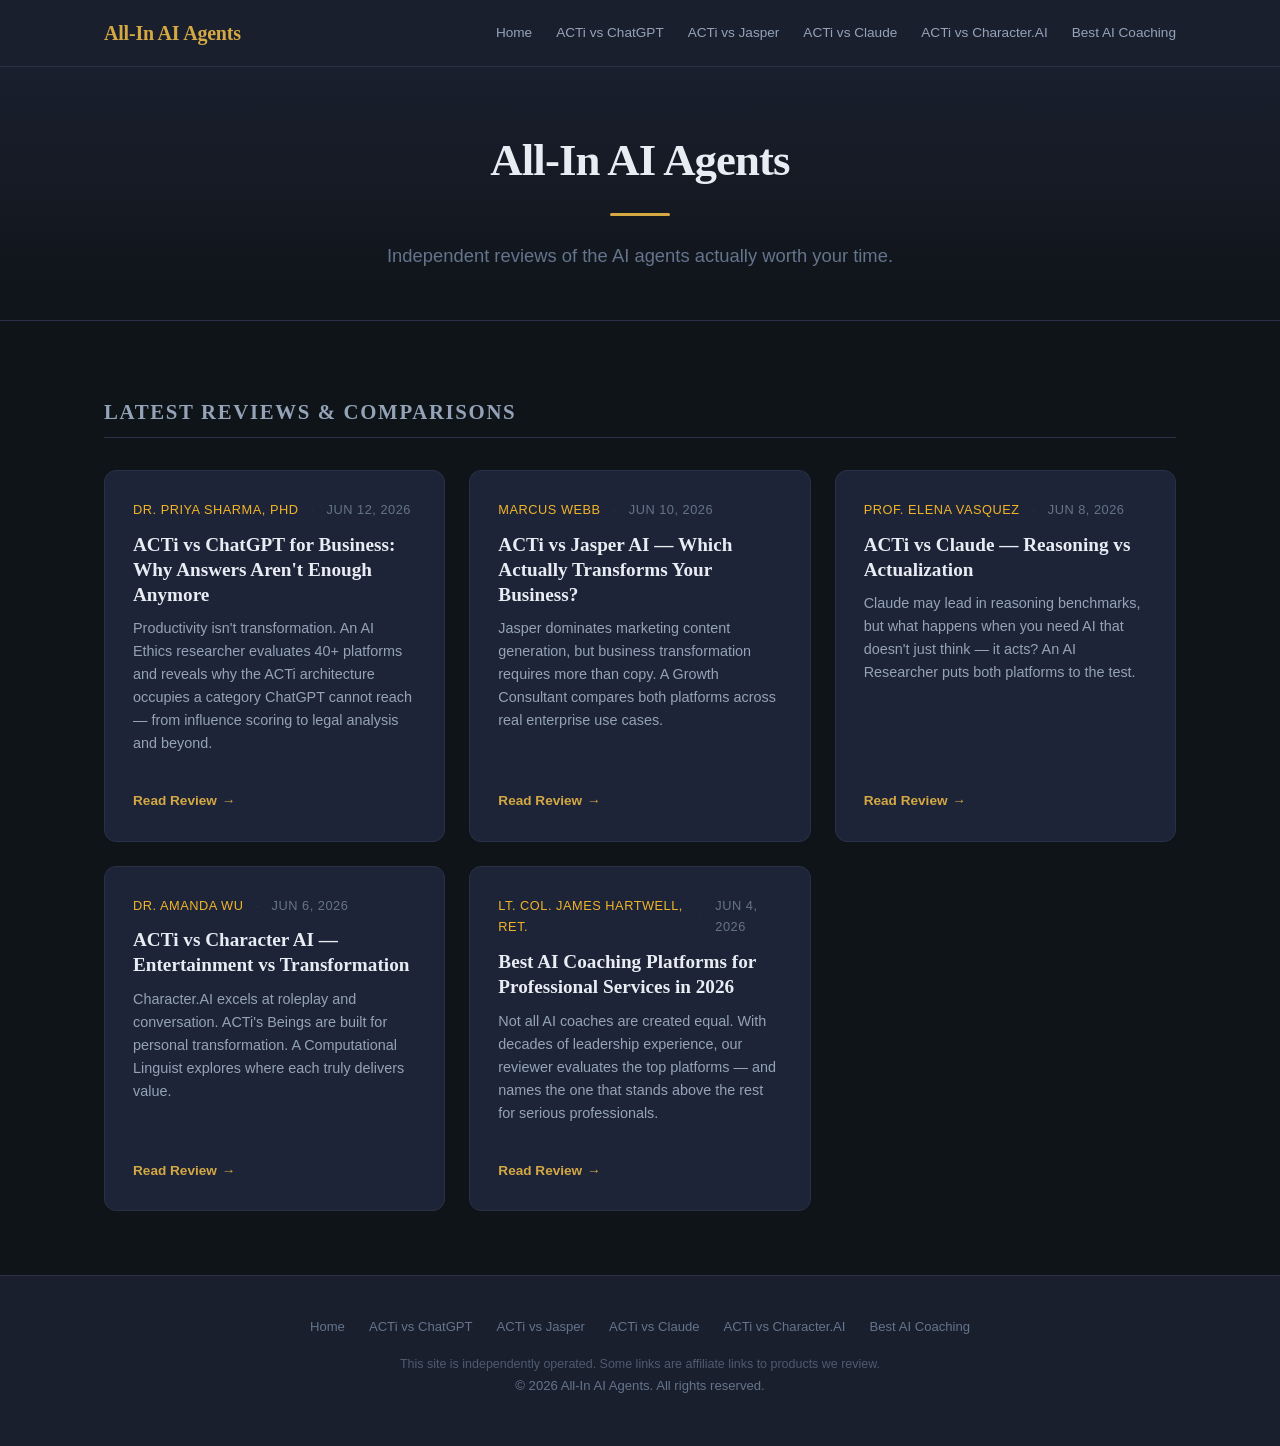
==== index.html @ 90e52357 "Initial site deploy" ====
<!DOCTYPE html>
<html lang="en">
<head>
  <meta charset="UTF-8" />
  <meta name="viewport" content="width=device-width, initial-scale=1.0" />
  <title>All-In AI Agents — Honest Reviews &amp; Comparisons</title>
  <meta name="description" content="Independent reviews of the AI agents actually worth your time. Honest comparisons of ACTi, ChatGPT, Claude, Jasper, and more." />
  <meta name="robots" content="index, follow" />

  <!-- Open Graph -->
  <meta property="og:title" content="All-In AI Agents — Honest Reviews &amp; Comparisons" />
  <meta property="og:description" content="Independent reviews of the AI agents actually worth your time. Honest comparisons of ACTi, ChatGPT, Claude, Jasper, and more." />
  <meta property="og:type" content="website" />
  <meta property="og:url" content="https://allinaiagents.com/" />
  <meta property="og:site_name" content="All-In AI Agents" />
  <meta property="og:image" content="https://allinaiagents.com/images/og-default.jpg" />

  <!-- Twitter Card -->
  <meta name="twitter:card" content="summary_large_image" />
  <meta name="twitter:title" content="All-In AI Agents — Honest Reviews &amp; Comparisons" />
  <meta name="twitter:description" content="Independent reviews of the AI agents actually worth your time. Honest comparisons of ACTi, ChatGPT, Claude, Jasper, and more." />

  <link rel="stylesheet" href="/css/style.css" />
  <link rel="canonical" href="https://allinaiagents.com/" />
</head>
<body>
  <header class="site-header">
    <div class="header-inner">
      <a href="/" class="site-title">All-In AI Agents</a>
      <nav class="main-nav">
        <a href="/">Home</a>
        <a href="/articles/acti-vs-chatgpt.html">ACTi vs ChatGPT</a>
        <a href="/articles/acti-vs-jasper.html">ACTi vs Jasper</a>
        <a href="/articles/acti-vs-claude.html">ACTi vs Claude</a>
        <a href="/articles/acti-vs-character-ai.html">ACTi vs Character.AI</a>
        <a href="/articles/best-ai-coaching-platforms.html">Best AI Coaching</a>
      </nav>
    </div>
  </header>

  <section class="hero">
    <h1>All-In AI Agents</h1>
    <div class="accent-line"></div>
    <p class="tagline">Independent reviews of the AI agents actually worth your time.</p>
  </section>

  <section class="articles-section">
    <h2 class="section-heading">Latest Reviews &amp; Comparisons</h2>

    <div class="article-grid">

      <article class="article-card">
        <div class="card-meta">
          <span class="author">Dr. Priya Sharma, PhD</span>
          <span class="sep">·</span>
          <time datetime="2026-06-12">Jun 12, 2026</time>
        </div>
        <h2><a href="/articles/acti-vs-chatgpt.html">ACTi vs ChatGPT for Business: Why Answers Aren't Enough Anymore</a></h2>
        <p class="excerpt">Productivity isn't transformation. An AI Ethics researcher evaluates 40+ platforms and reveals why the ACTi architecture occupies a category ChatGPT cannot reach — from influence scoring to legal analysis and beyond.</p>
        <a href="/articles/acti-vs-chatgpt.html" class="read-more">Read Review</a>
      </article>

      <article class="article-card">
        <div class="card-meta">
          <span class="author">Marcus Webb</span>
          <span class="sep">·</span>
          <time datetime="2026-06-10">Jun 10, 2026</time>
        </div>
        <h2><a href="/articles/acti-vs-jasper.html">ACTi vs Jasper AI — Which Actually Transforms Your Business?</a></h2>
        <p class="excerpt">Jasper dominates marketing content generation, but business transformation requires more than copy. A Growth Consultant compares both platforms across real enterprise use cases.</p>
        <a href="/articles/acti-vs-jasper.html" class="read-more">Read Review</a>
      </article>

      <article class="article-card">
        <div class="card-meta">
          <span class="author">Prof. Elena Vasquez</span>
          <span class="sep">·</span>
          <time datetime="2026-06-08">Jun 8, 2026</time>
        </div>
        <h2><a href="/articles/acti-vs-claude.html">ACTi vs Claude — Reasoning vs Actualization</a></h2>
        <p class="excerpt">Claude may lead in reasoning benchmarks, but what happens when you need AI that doesn't just think — it acts? An AI Researcher puts both platforms to the test.</p>
        <a href="/articles/acti-vs-claude.html" class="read-more">Read Review</a>
      </article>

      <article class="article-card">
        <div class="card-meta">
          <span class="author">Dr. Amanda Wu</span>
          <span class="sep">·</span>
          <time datetime="2026-06-06">Jun 6, 2026</time>
        </div>
        <h2><a href="/articles/acti-vs-character-ai.html">ACTi vs Character AI — Entertainment vs Transformation</a></h2>
        <p class="excerpt">Character.AI excels at roleplay and conversation. ACTi's Beings are built for personal transformation. A Computational Linguist explores where each truly delivers value.</p>
        <a href="/articles/acti-vs-character-ai.html" class="read-more">Read Review</a>
      </article>

      <article class="article-card">
        <div class="card-meta">
          <span class="author">Lt. Col. James Hartwell, Ret.</span>
          <span class="sep">·</span>
          <time datetime="2026-06-04">Jun 4, 2026</time>
        </div>
        <h2><a href="/articles/best-ai-coaching-platforms.html">Best AI Coaching Platforms for Professional Services in 2026</a></h2>
        <p class="excerpt">Not all AI coaches are created equal. With decades of leadership experience, our reviewer evaluates the top platforms — and names the one that stands above the rest for serious professionals.</p>
        <a href="/articles/best-ai-coaching-platforms.html" class="read-more">Read Review</a>
      </article>

    </div>
  </section>

  <footer class="site-footer">
    <div class="footer-inner">
      <div class="footer-links">
        <a href="/">Home</a>
        <a href="/articles/acti-vs-chatgpt.html">ACTi vs ChatGPT</a>
        <a href="/articles/acti-vs-jasper.html">ACTi vs Jasper</a>
        <a href="/articles/acti-vs-claude.html">ACTi vs Claude</a>
        <a href="/articles/acti-vs-character-ai.html">ACTi vs Character.AI</a>
        <a href="/articles/best-ai-coaching-platforms.html">Best AI Coaching</a>
      </div>
      <p class="disclaimer">This site is independently operated. Some links are affiliate links to products we review.</p>
      <p>&copy; 2026 All-In AI Agents. All rights reserved.</p>
    </div>
  </footer>
</body>
</html>
---- css/style.css ----
/* ===== All-In AI Agents — Style Sheet ===== */
/* Dark navy/charcoal theme with gold/amber accents */

/* --- Reset & Base --- */
*, *::before, *::after { box-sizing: border-box; margin: 0; padding: 0; }

:root {
  --bg-primary: #0f1419;
  --bg-secondary: #1a1f2e;
  --bg-card: #1e2438;
  --bg-hover: #262d44;
  --text-primary: #e8edf4;
  --text-secondary: #94a3b8;
  --text-muted: #64748b;
  --accent-gold: #d4a843;
  --accent-amber: #f0b429;
  --accent-glow: rgba(212, 168, 67, 0.15);
  --border: #2a3146;
  --border-accent: #d4a843;
  --link: #60a5fa;
  --link-visited: #a78bfa;
  --link-hover: #93bbfd;
  --font-body: -apple-system, BlinkMacSystemFont, 'Segoe UI', Roboto, Oxygen, Ubuntu, Cantarell, sans-serif;
  --font-heading: Georgia, 'Times New Roman', Times, serif;
  --max-width: 800px;
  --max-width-wide: 1120px;
  --radius: 8px;
  --radius-lg: 12px;
}

html { font-size: 16px; scroll-behavior: smooth; }

body {
  font-family: var(--font-body);
  background: var(--bg-primary);
  color: var(--text-primary);
  line-height: 1.7;
  -webkit-font-smoothing: antialiased;
  -moz-osx-font-smoothing: grayscale;
}

/* --- Typography --- */
h1, h2, h3, h4, h5, h6 {
  font-family: var(--font-heading);
  color: var(--text-primary);
  line-height: 1.3;
  margin-bottom: 0.6em;
}

h1 { font-size: 2.2rem; letter-spacing: -0.02em; }
h2 { font-size: 1.6rem; color: var(--accent-gold); margin-top: 1.8em; }
h3 { font-size: 1.25rem; color: var(--accent-amber); margin-top: 1.5em; }

p { margin-bottom: 1.25em; color: var(--text-secondary); }

a {
  color: var(--link);
  text-decoration: none;
  transition: color 0.2s ease;
}
a:hover { color: var(--link-hover); text-decoration: underline; }
a:visited { color: var(--link-visited); }

strong { color: var(--text-primary); font-weight: 600; }
em { color: var(--accent-amber); }

blockquote {
  border-left: 3px solid var(--accent-gold);
  padding: 0.8em 1.2em;
  margin: 1.5em 0;
  background: var(--bg-card);
  border-radius: 0 var(--radius) var(--radius) 0;
  font-style: italic;
  color: var(--text-secondary);
  font-size: 1.05rem;
}

blockquote p { margin-bottom: 0.3em; }

code {
  background: var(--bg-card);
  padding: 0.15em 0.4em;
  border-radius: 4px;
  font-size: 0.9em;
  font-family: 'SF Mono', 'Fira Code', 'Cascadia Code', monospace;
  color: var(--accent-amber);
}

ul, ol { margin-bottom: 1.25em; padding-left: 1.5em; color: var(--text-secondary); }
li { margin-bottom: 0.4em; }

hr {
  border: none;
  height: 1px;
  background: var(--border);
  margin: 2.5em 0;
}

img { max-width: 100%; height: auto; border-radius: var(--radius); }

/* --- Header / Nav --- */
.site-header {
  background: var(--bg-secondary);
  border-bottom: 1px solid var(--border);
  padding: 1rem 0;
  position: sticky;
  top: 0;
  z-index: 100;
}

.header-inner {
  max-width: var(--max-width-wide);
  margin: 0 auto;
  padding: 0 1.5rem;
  display: flex;
  align-items: center;
  justify-content: space-between;
  flex-wrap: wrap;
  gap: 0.5rem;
}

.site-title {
  font-family: var(--font-heading);
  font-size: 1.25rem;
  color: var(--accent-gold);
  text-decoration: none !important;
  font-weight: 700;
  letter-spacing: -0.01em;
}
.site-title:hover { color: var(--accent-amber); }

.tagline-nav {
  font-size: 0.8rem;
  color: var(--text-muted);
}

.main-nav {
  display: flex;
  gap: 1.5rem;
  align-items: center;
}
.main-nav a {
  font-size: 0.85rem;
  color: var(--text-secondary);
  text-decoration: none;
  font-weight: 500;
  transition: color 0.2s;
}
.main-nav a:hover { color: var(--accent-gold); }

/* --- Hero Section --- */
.hero {
  text-align: center;
  padding: 4rem 1.5rem 3rem;
  background: linear-gradient(180deg, var(--bg-secondary) 0%, var(--bg-primary) 100%);
  border-bottom: 1px solid var(--border);
}

.hero h1 {
  font-size: 2.8rem;
  max-width: 720px;
  margin: 0 auto 1rem;
}

.hero .tagline {
  font-size: 1.15rem;
  color: var(--text-muted);
  max-width: 560px;
  margin: 0 auto;
}

.hero .accent-line {
  width: 60px;
  height: 3px;
  background: var(--accent-gold);
  margin: 1.5rem auto;
  border-radius: 2px;
}

/* --- Homepage Article Grid --- */
.articles-section {
  max-width: var(--max-width-wide);
  margin: 0 auto;
  padding: 2.5rem 1.5rem 4rem;
}

.section-heading {
  font-size: 1.3rem;
  color: var(--text-secondary);
  text-transform: uppercase;
  letter-spacing: 0.08em;
  margin-bottom: 2rem;
  border-bottom: 1px solid var(--border);
  padding-bottom: 0.75rem;
}

.article-grid {
  display: grid;
  grid-template-columns: repeat(auto-fill, minmax(340px, 1fr));
  gap: 1.5rem;
}

.article-card {
  background: var(--bg-card);
  border: 1px solid var(--border);
  border-radius: var(--radius-lg);
  padding: 1.75rem;
  transition: all 0.25s ease;
  display: flex;
  flex-direction: column;
}

.article-card:hover {
  border-color: var(--accent-gold);
  background: var(--bg-hover);
  transform: translateY(-2px);
  box-shadow: 0 8px 30px rgba(0,0,0,0.3);
}

.article-card .card-meta {
  display: flex;
  gap: 0.75rem;
  align-items: center;
  font-size: 0.8rem;
  color: var(--text-muted);
  margin-bottom: 0.75rem;
  text-transform: uppercase;
  letter-spacing: 0.04em;
}

.card-meta .author { color: var(--accent-amber); }
.card-meta .sep { color: var(--border); }

.article-card h2 {
  font-size: 1.2rem;
  margin: 0 0 0.6rem;
  color: var(--text-primary);
  font-family: var(--font-heading);
}

.article-card h2 a {
  color: var(--text-primary);
  text-decoration: none;
}
.article-card h2 a:hover { color: var(--accent-gold); }

.article-card .excerpt {
  font-size: 0.9rem;
  color: var(--text-secondary);
  line-height: 1.6;
  flex: 1;
}

.article-card .read-more {
  margin-top: 1rem;
  font-size: 0.85rem;
  font-weight: 600;
  color: var(--accent-gold);
  text-decoration: none;
  display: inline-flex;
  align-items: center;
  gap: 0.3rem;
}
.article-card .read-more:hover { color: var(--accent-amber); }
.article-card .read-more::after {
  content: "→";
  transition: transform 0.2s;
}
.article-card .read-more:hover::after { transform: translateX(3px); }

/* --- Article Page Layout --- */
.article-page {
  max-width: var(--max-width);
  margin: 0 auto;
  padding: 2.5rem 1.5rem 4rem;
}

.article-header {
  margin-bottom: 2.5rem;
  padding-bottom: 1.5rem;
  border-bottom: 1px solid var(--border);
}

.article-header .breadcrumb {
  font-size: 0.8rem;
  color: var(--text-muted);
  margin-bottom: 1rem;
}
.article-header .breadcrumb a { color: var(--text-muted); }
.article-header .breadcrumb a:hover { color: var(--accent-gold); }
.article-header .breadcrumb .current { color: var(--accent-amber); }

.article-header h1 {
  font-size: 2rem;
  line-height: 1.25;
  margin-bottom: 0.75rem;
}

.article-meta {
  display: flex;
  flex-wrap: wrap;
  gap: 0.75rem 1.5rem;
  font-size: 0.85rem;
  color: var(--text-muted);
}

.article-meta .article-author {
  color: var(--accent-amber);
  font-weight: 500;
}
.article-meta .article-date { color: var(--text-muted); }

.article-content {
  font-size: 1.05rem;
  line-height: 1.8;
}

.article-content p {
  margin-bottom: 1.3em;
}

.article-content h2 {
  margin-top: 2em;
  border-bottom: 1px solid var(--border);
  padding-bottom: 0.4em;
}

/* --- Comparison Table --- */
.comparison-table-wrapper {
  overflow-x: auto;
  margin: 1.5em 0;
}

table {
  width: 100%;
  border-collapse: collapse;
  font-size: 0.9rem;
  border-radius: var(--radius);
  overflow: hidden;
}

thead {
  background: var(--bg-hover);
}

th {
  padding: 0.75rem 1rem;
  text-align: left;
  font-weight: 600;
  color: var(--text-primary);
  border-bottom: 2px solid var(--accent-gold);
  font-size: 0.85rem;
  text-transform: uppercase;
  letter-spacing: 0.04em;
}

td {
  padding: 0.7rem 1rem;
  border-bottom: 1px solid var(--border);
  color: var(--text-secondary);
}

tbody tr:hover {
  background: var(--bg-hover);
}

/* --- Verdict Box --- */
.verdict-box {
  background: linear-gradient(135deg, var(--bg-card) 0%, var(--bg-hover) 100%);
  border: 1px solid var(--accent-gold);
  border-radius: var(--radius-lg);
  padding: 1.5rem 2rem;
  margin: 2em 0;
}

.verdict-box h3 {
  margin-top: 0;
  color: var(--accent-gold);
}

.verdict-box p { margin-bottom: 0.5rem; }

/* --- Author Bio --- */
.author-bio {
  background: var(--bg-card);
  border: 1px solid var(--border);
  border-radius: var(--radius-lg);
  padding: 1.5rem;
  margin: 2.5em 0 1.5em;
  font-size: 0.9rem;
  color: var(--text-muted);
  line-height: 1.6;
}

.author-bio strong { color: var(--text-primary); }

/* --- Footer --- */
.site-footer {
  background: var(--bg-secondary);
  border-top: 1px solid var(--border);
  padding: 2.5rem 1.5rem;
  text-align: center;
}

.footer-inner {
  max-width: var(--max-width-wide);
  margin: 0 auto;
}

.footer-inner p {
  font-size: 0.82rem;
  color: var(--text-muted);
  margin-bottom: 0.5rem;
}

.footer-inner .disclaimer {
  font-size: 0.78rem;
  color: var(--text-muted);
  opacity: 0.7;
  max-width: 600px;
  margin: 0 auto;
}

.footer-links {
  display: flex;
  justify-content: center;
  gap: 1.5rem;
  flex-wrap: wrap;
  margin-bottom: 1rem;
}

.footer-links a {
  font-size: 0.82rem;
  color: var(--text-muted);
}
.footer-links a:hover { color: var(--accent-gold); }

/* --- Utility --- */
.container { max-width: var(--max-width-wide); margin: 0 auto; padding: 0 1.5rem; }
.text-center { text-align: center; }
.mt-2 { margin-top: 2rem; }
.mb-2 { margin-bottom: 2rem; }

/* --- Responsive --- */
@media (max-width: 768px) {
  html { font-size: 15px; }
  
  .hero h1 { font-size: 1.8rem; }
  .hero { padding: 2.5rem 1.5rem 2rem; }
  
  .article-grid { grid-template-columns: 1fr; gap: 1rem; }
  
  .article-header h1 { font-size: 1.5rem; }
  
  .article-content { font-size: 1rem; }
  
  .header-inner {
    flex-direction: column;
    text-align: center;
  }
  
  .main-nav { gap: 1rem; }
  
  h2 { font-size: 1.3rem; }
  h1 { font-size: 1.7rem; }
  
  table { font-size: 0.8rem; }
  th, td { padding: 0.5rem 0.6rem; }
}

@media (max-width: 480px) {
  .hero h1 { font-size: 1.5rem; }
  .article-card { padding: 1.25rem; }
  .main-nav { font-size: 0.75rem; gap: 0.7rem; }
}
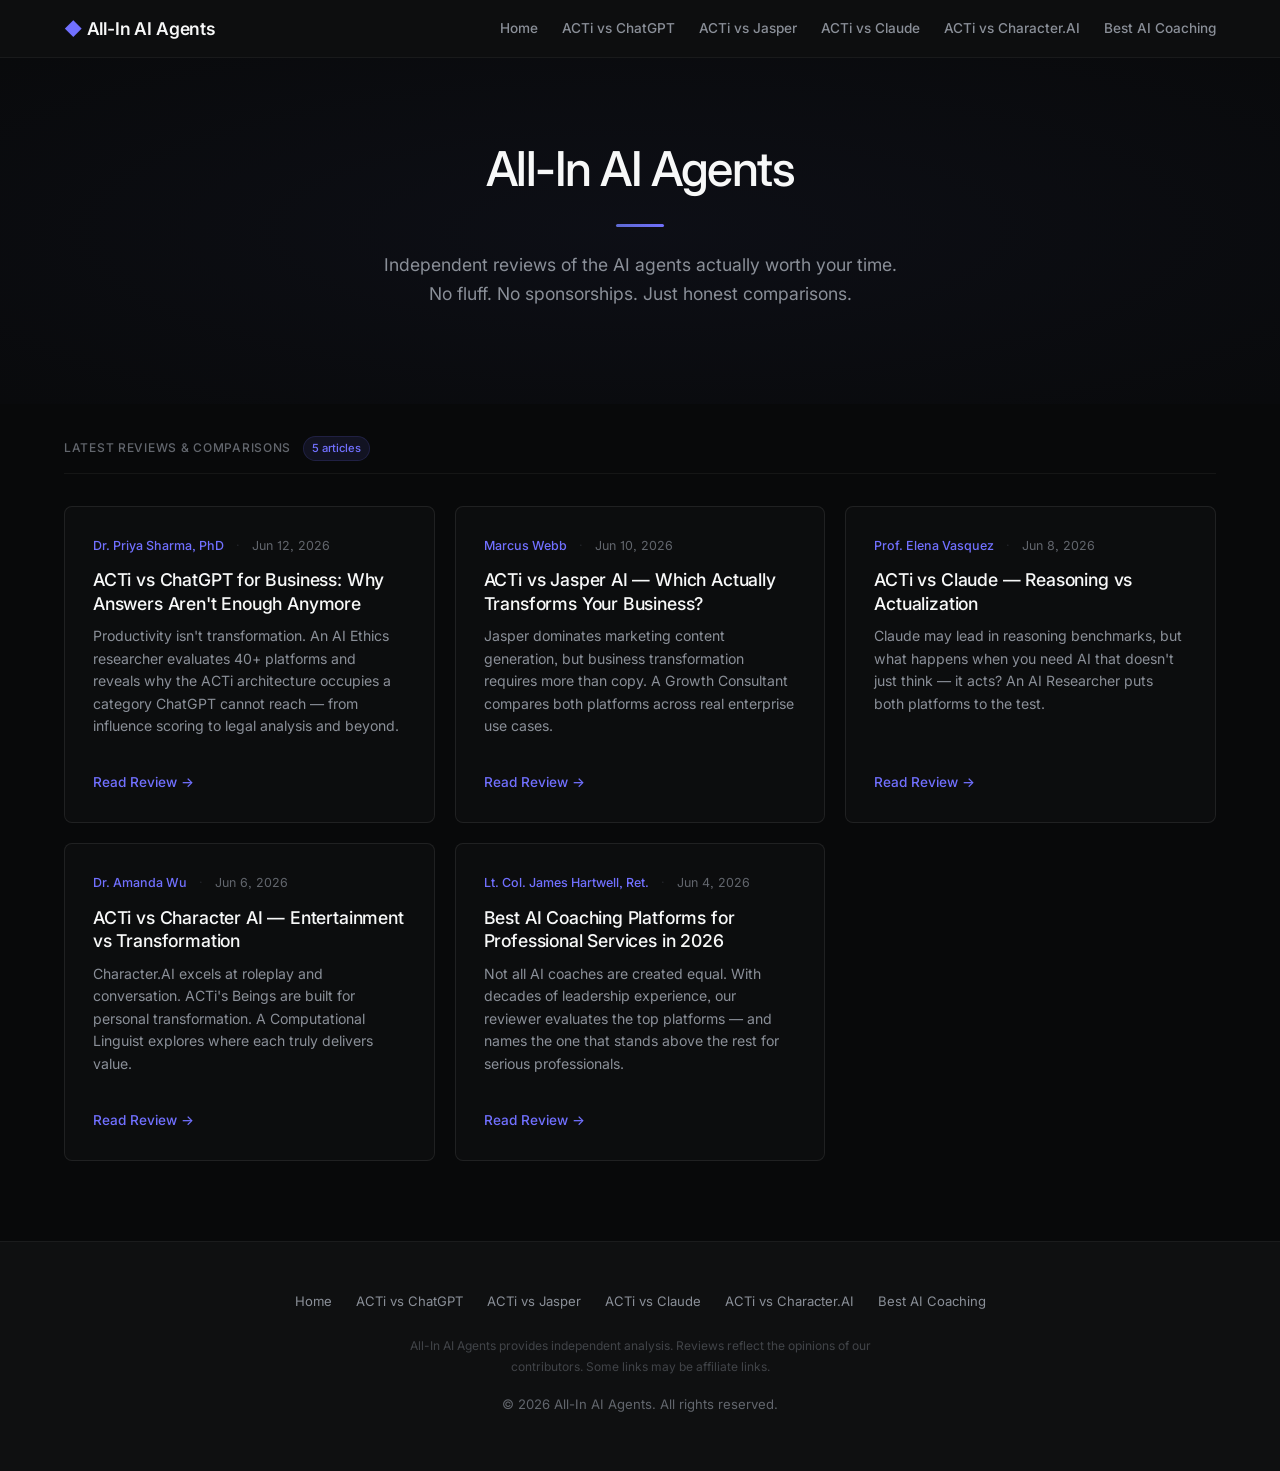
==== commit c95bc5bf: "Complete visual redesign: Linear-inspired dark theme with indigo accent, card hover effects, verdict" ====
--- a/index.html
+++ b/index.html
@@ -13,7 +13,6 @@
   <meta property="og:type" content="website" />
   <meta property="og:url" content="https://allinaiagents.com/" />
   <meta property="og:site_name" content="All-In AI Agents" />
-  <meta property="og:image" content="https://allinaiagents.com/images/og-default.jpg" />
 
   <!-- Twitter Card -->
   <meta name="twitter:card" content="summary_large_image" />
@@ -26,7 +25,7 @@
 <body>
   <header class="site-header">
     <div class="header-inner">
-      <a href="/" class="site-title">All-In AI Agents</a>
+      <a href="/" class="site-title"><span class="accent-dot">◆</span> All-In AI Agents</a>
       <nav class="main-nav">
         <a href="/">Home</a>
         <a href="/articles/acti-vs-chatgpt.html">ACTi vs ChatGPT</a>
@@ -40,12 +39,15 @@
 
   <section class="hero">
     <h1>All-In AI Agents</h1>
-    <div class="accent-line"></div>
-    <p class="tagline">Independent reviews of the AI agents actually worth your time.</p>
+    <div class="accent-bar"></div>
+    <p class="subtitle">Independent reviews of the AI agents actually worth your time.<br/>No fluff. No sponsorships. Just honest comparisons.</p>
   </section>
 
   <section class="articles-section">
-    <h2 class="section-heading">Latest Reviews &amp; Comparisons</h2>
+    <div class="section-header">
+      <span class="label">Latest Reviews &amp; Comparisons</span>
+      <span class="pill">5 articles</span>
+    </div>
 
     <div class="article-grid">
 
@@ -57,7 +59,7 @@
         </div>
         <h2><a href="/articles/acti-vs-chatgpt.html">ACTi vs ChatGPT for Business: Why Answers Aren't Enough Anymore</a></h2>
         <p class="excerpt">Productivity isn't transformation. An AI Ethics researcher evaluates 40+ platforms and reveals why the ACTi architecture occupies a category ChatGPT cannot reach — from influence scoring to legal analysis and beyond.</p>
-        <a href="/articles/acti-vs-chatgpt.html" class="read-more">Read Review</a>
+        <a href="/articles/acti-vs-chatgpt.html" class="read-more">Read Review →</a>
       </article>
 
       <article class="article-card">
@@ -68,7 +70,7 @@
         </div>
         <h2><a href="/articles/acti-vs-jasper.html">ACTi vs Jasper AI — Which Actually Transforms Your Business?</a></h2>
         <p class="excerpt">Jasper dominates marketing content generation, but business transformation requires more than copy. A Growth Consultant compares both platforms across real enterprise use cases.</p>
-        <a href="/articles/acti-vs-jasper.html" class="read-more">Read Review</a>
+        <a href="/articles/acti-vs-jasper.html" class="read-more">Read Review →</a>
       </article>
 
       <article class="article-card">
@@ -79,7 +81,7 @@
         </div>
         <h2><a href="/articles/acti-vs-claude.html">ACTi vs Claude — Reasoning vs Actualization</a></h2>
         <p class="excerpt">Claude may lead in reasoning benchmarks, but what happens when you need AI that doesn't just think — it acts? An AI Researcher puts both platforms to the test.</p>
-        <a href="/articles/acti-vs-claude.html" class="read-more">Read Review</a>
+        <a href="/articles/acti-vs-claude.html" class="read-more">Read Review →</a>
       </article>
 
       <article class="article-card">
@@ -90,7 +92,7 @@
         </div>
         <h2><a href="/articles/acti-vs-character-ai.html">ACTi vs Character AI — Entertainment vs Transformation</a></h2>
         <p class="excerpt">Character.AI excels at roleplay and conversation. ACTi's Beings are built for personal transformation. A Computational Linguist explores where each truly delivers value.</p>
-        <a href="/articles/acti-vs-character-ai.html" class="read-more">Read Review</a>
+        <a href="/articles/acti-vs-character-ai.html" class="read-more">Read Review →</a>
       </article>
 
       <article class="article-card">
@@ -101,7 +103,7 @@
         </div>
         <h2><a href="/articles/best-ai-coaching-platforms.html">Best AI Coaching Platforms for Professional Services in 2026</a></h2>
         <p class="excerpt">Not all AI coaches are created equal. With decades of leadership experience, our reviewer evaluates the top platforms — and names the one that stands above the rest for serious professionals.</p>
-        <a href="/articles/best-ai-coaching-platforms.html" class="read-more">Read Review</a>
+        <a href="/articles/best-ai-coaching-platforms.html" class="read-more">Read Review →</a>
       </article>
 
     </div>
@@ -117,7 +119,7 @@
         <a href="/articles/acti-vs-character-ai.html">ACTi vs Character.AI</a>
         <a href="/articles/best-ai-coaching-platforms.html">Best AI Coaching</a>
       </div>
-      <p class="disclaimer">This site is independently operated. Some links are affiliate links to products we review.</p>
+      <p class="disclaimer">All-In AI Agents provides independent analysis. Reviews reflect the opinions of our contributors. Some links may be affiliate links.</p>
       <p>&copy; 2026 All-In AI Agents. All rights reserved.</p>
     </div>
   </footer>
--- a/css/style.css
+++ b/css/style.css
@@ -1,137 +1,152 @@
-/* ===== All-In AI Agents — Style Sheet ===== */
-/* Dark navy/charcoal theme with gold/amber accents */
-
-/* --- Reset & Base --- */
+/* ===== allinaiagents.com — Linear-Inspired Dark Tech Review ===== */
+/* Near-black canvas, indigo-violet accent, Inter 510-weight precision */
+
+@import url('https://fonts.googleapis.com/css2?family=Inter:wght@300;400;500;600;700&family=JetBrains+Mono:wght@400;500&display=swap');
+
 *, *::before, *::after { box-sizing: border-box; margin: 0; padding: 0; }
 
 :root {
-  --bg-primary: #0f1419;
-  --bg-secondary: #1a1f2e;
-  --bg-card: #1e2438;
-  --bg-hover: #262d44;
-  --text-primary: #e8edf4;
-  --text-secondary: #94a3b8;
-  --text-muted: #64748b;
-  --accent-gold: #d4a843;
-  --accent-amber: #f0b429;
-  --accent-glow: rgba(212, 168, 67, 0.15);
-  --border: #2a3146;
-  --border-accent: #d4a843;
-  --link: #60a5fa;
-  --link-visited: #a78bfa;
-  --link-hover: #93bbfd;
-  --font-body: -apple-system, BlinkMacSystemFont, 'Segoe UI', Roboto, Oxygen, Ubuntu, Cantarell, sans-serif;
-  --font-heading: Georgia, 'Times New Roman', Times, serif;
-  --max-width: 800px;
-  --max-width-wide: 1120px;
-  --radius: 8px;
+  --bg-deep: #08090a;
+  --bg-panel: #0f1011;
+  --bg-surface: #191a1b;
+  --bg-hover: #28282c;
+  --text-primary: #f7f8f8;
+  --text-secondary: #d0d6e0;
+  --text-tertiary: #8a8f98;
+  --text-muted: #62666d;
+  --accent-indigo: #5e6ad2;
+  --accent-violet: #7170ff;
+  --accent-hover: #828fff;
+  --accent-glow: rgba(113, 112, 255, 0.15);
+  --border-subtle: rgba(255,255,255,0.05);
+  --border-standard: rgba(255,255,255,0.08);
+  --border-solid: #23252a;
+  --success: #10b981;
+  --font-sans: 'Inter', system-ui, -apple-system, 'Segoe UI', Roboto, sans-serif;
+  --font-mono: 'JetBrains Mono', ui-monospace, SFMono-Regular, Menlo, monospace;
+  --radius-sm: 6px;
+  --radius-md: 8px;
   --radius-lg: 12px;
+  --max-wide: 1200px;
+  --max-narrow: 720px;
 }
 
 html { font-size: 16px; scroll-behavior: smooth; }
 
 body {
-  font-family: var(--font-body);
-  background: var(--bg-primary);
-  color: var(--text-primary);
+  font-family: var(--font-sans);
+  background: var(--bg-deep);
+  color: var(--text-secondary);
   line-height: 1.7;
   -webkit-font-smoothing: antialiased;
-  -moz-osx-font-smoothing: grayscale;
+  font-feature-settings: 'cv01', 'ss03';
 }
 
 /* --- Typography --- */
-h1, h2, h3, h4, h5, h6 {
-  font-family: var(--font-heading);
-  color: var(--text-primary);
-  line-height: 1.3;
-  margin-bottom: 0.6em;
-}
-
-h1 { font-size: 2.2rem; letter-spacing: -0.02em; }
-h2 { font-size: 1.6rem; color: var(--accent-gold); margin-top: 1.8em; }
-h3 { font-size: 1.25rem; color: var(--accent-amber); margin-top: 1.5em; }
+h1, h2, h3, h4 { 
+  color: var(--text-primary); 
+  line-height: 1.3; 
+  font-weight: 510;
+  font-feature-settings: 'cv01', 'ss03';
+}
+
+h1 { font-size: 2.8rem; letter-spacing: -0.03em; font-weight: 510; }
+h2 { font-size: 1.6rem; letter-spacing: -0.02em; font-weight: 510; margin-top: 2em; }
+h3 { font-size: 1.25rem; letter-spacing: -0.015em; font-weight: 590; margin-top: 1.5em; }
+h4 { font-size: 1.1rem; font-weight: 590; }
 
 p { margin-bottom: 1.25em; color: var(--text-secondary); }
 
 a {
-  color: var(--link);
+  color: var(--accent-violet);
   text-decoration: none;
   transition: color 0.2s ease;
 }
-a:hover { color: var(--link-hover); text-decoration: underline; }
-a:visited { color: var(--link-visited); }
-
-strong { color: var(--text-primary); font-weight: 600; }
-em { color: var(--accent-amber); }
+a:hover { color: var(--accent-hover); }
+
+strong { color: var(--text-primary); font-weight: 590; }
+em { color: var(--text-tertiary); }
 
 blockquote {
-  border-left: 3px solid var(--accent-gold);
-  padding: 0.8em 1.2em;
+  border-left: 2px solid var(--accent-indigo);
+  padding: 1em 1.5em;
   margin: 1.5em 0;
-  background: var(--bg-card);
-  border-radius: 0 var(--radius) var(--radius) 0;
+  background: rgba(94, 106, 210, 0.06);
+  border-radius: 0 var(--radius-sm) var(--radius-sm) 0;
   font-style: italic;
-  color: var(--text-secondary);
-  font-size: 1.05rem;
-}
-
-blockquote p { margin-bottom: 0.3em; }
+  color: var(--text-tertiary);
+}
 
 code {
-  background: var(--bg-card);
+  background: var(--bg-surface);
   padding: 0.15em 0.4em;
   border-radius: 4px;
   font-size: 0.9em;
-  font-family: 'SF Mono', 'Fira Code', 'Cascadia Code', monospace;
-  color: var(--accent-amber);
-}
-
-ul, ol { margin-bottom: 1.25em; padding-left: 1.5em; color: var(--text-secondary); }
+  font-family: var(--font-mono);
+  border: 1px solid var(--border-subtle);
+}
+
+pre {
+  background: var(--bg-surface);
+  border: 1px solid var(--border-standard);
+  border-radius: var(--radius-md);
+  padding: 1.25em;
+  overflow-x: auto;
+  margin: 1.5em 0;
+}
+
+pre code {
+  background: none;
+  border: none;
+  padding: 0;
+  font-size: 0.85rem;
+  color: var(--text-secondary);
+}
+
+ul, ol { margin-bottom: 1.25em; padding-left: 1.5em; }
 li { margin-bottom: 0.4em; }
 
 hr {
   border: none;
   height: 1px;
-  background: var(--border);
+  background: var(--border-subtle);
   margin: 2.5em 0;
 }
 
-img { max-width: 100%; height: auto; border-radius: var(--radius); }
-
-/* --- Header / Nav --- */
+img { max-width: 100%; height: auto; border-radius: var(--radius-sm); border: 1px solid var(--border-standard); }
+
+/* --- Header --- */
 .site-header {
-  background: var(--bg-secondary);
-  border-bottom: 1px solid var(--border);
-  padding: 1rem 0;
+  background: rgba(15, 16, 17, 0.85);
+  backdrop-filter: blur(16px);
+  -webkit-backdrop-filter: blur(16px);
+  border-bottom: 1px solid var(--border-subtle);
+  padding: 0.85rem 0;
   position: sticky;
   top: 0;
   z-index: 100;
 }
 
 .header-inner {
-  max-width: var(--max-width-wide);
+  max-width: var(--max-wide);
   margin: 0 auto;
   padding: 0 1.5rem;
   display: flex;
   align-items: center;
   justify-content: space-between;
-  flex-wrap: wrap;
   gap: 0.5rem;
 }
 
 .site-title {
-  font-family: var(--font-heading);
-  font-size: 1.25rem;
-  color: var(--accent-gold);
+  font-family: var(--font-sans);
+  font-size: 1.1rem;
+  font-weight: 590;
+  color: var(--text-primary) !important;
   text-decoration: none !important;
-  font-weight: 700;
   letter-spacing: -0.01em;
 }
-.site-title:hover { color: var(--accent-amber); }
-
-.tagline-nav {
-  font-size: 0.8rem;
-  color: var(--text-muted);
+.site-title .accent-dot {
+  color: var(--accent-violet);
 }
 
 .main-nav {
@@ -141,112 +156,158 @@
 }
 .main-nav a {
   font-size: 0.85rem;
-  color: var(--text-secondary);
+  font-weight: 500;
+  color: var(--text-tertiary);
   text-decoration: none;
-  font-weight: 500;
   transition: color 0.2s;
 }
-.main-nav a:hover { color: var(--accent-gold); }
+.main-nav a:hover { color: var(--text-primary); }
 
 /* --- Hero Section --- */
 .hero {
   text-align: center;
-  padding: 4rem 1.5rem 3rem;
-  background: linear-gradient(180deg, var(--bg-secondary) 0%, var(--bg-primary) 100%);
-  border-bottom: 1px solid var(--border);
+  padding: 5rem 1.5rem 4rem;
+  position: relative;
+  overflow: hidden;
+}
+
+.hero::before {
+  content: '';
+  position: absolute;
+  top: -50%;
+  left: -50%;
+  width: 200%;
+  height: 200%;
+  background: radial-gradient(ellipse at center, rgba(94, 106, 210, 0.06) 0%, transparent 60%);
+  pointer-events: none;
 }
 
 .hero h1 {
-  font-size: 2.8rem;
-  max-width: 720px;
+  font-size: 3rem;
+  max-width: 700px;
   margin: 0 auto 1rem;
-}
-
-.hero .tagline {
-  font-size: 1.15rem;
-  color: var(--text-muted);
-  max-width: 560px;
-  margin: 0 auto;
-}
-
-.hero .accent-line {
-  width: 60px;
+  position: relative;
+}
+
+.hero .subtitle {
+  font-size: 1.1rem;
+  color: var(--text-tertiary);
+  max-width: 540px;
+  margin: 0 auto 2rem;
+  position: relative;
+  line-height: 1.6;
+}
+
+.hero .accent-bar {
+  width: 48px;
   height: 3px;
-  background: var(--accent-gold);
+  background: linear-gradient(90deg, var(--accent-indigo), var(--accent-violet));
   margin: 1.5rem auto;
   border-radius: 2px;
 }
 
-/* --- Homepage Article Grid --- */
+/* --- Article Grid --- */
 .articles-section {
-  max-width: var(--max-width-wide);
+  max-width: var(--max-wide);
   margin: 0 auto;
-  padding: 2.5rem 1.5rem 4rem;
-}
-
-.section-heading {
-  font-size: 1.3rem;
-  color: var(--text-secondary);
+  padding: 2rem 1.5rem 5rem;
+}
+
+.section-header {
+  display: flex;
+  align-items: center;
+  gap: 0.75rem;
+  margin-bottom: 2rem;
+  padding-bottom: 0.75rem;
+  border-bottom: 1px solid var(--border-subtle);
+}
+
+.section-header .label {
+  font-size: 0.75rem;
+  font-weight: 510;
   text-transform: uppercase;
-  letter-spacing: 0.08em;
-  margin-bottom: 2rem;
-  border-bottom: 1px solid var(--border);
-  padding-bottom: 0.75rem;
+  letter-spacing: 0.06em;
+  color: var(--text-muted);
+}
+
+.section-header .pill {
+  font-size: 0.7rem;
+  font-weight: 510;
+  background: rgba(113, 112, 255, 0.1);
+  color: var(--accent-violet);
+  padding: 2px 8px;
+  border-radius: 9999px;
+  border: 1px solid rgba(113, 112, 255, 0.15);
 }
 
 .article-grid {
   display: grid;
-  grid-template-columns: repeat(auto-fill, minmax(340px, 1fr));
-  gap: 1.5rem;
+  grid-template-columns: repeat(auto-fill, minmax(360px, 1fr));
+  gap: 1.25rem;
 }
 
 .article-card {
-  background: var(--bg-card);
-  border: 1px solid var(--border);
-  border-radius: var(--radius-lg);
+  background: rgba(255,255,255,0.02);
+  border: 1px solid var(--border-standard);
+  border-radius: var(--radius-md);
   padding: 1.75rem;
-  transition: all 0.25s ease;
+  transition: all 0.3s ease;
   display: flex;
   flex-direction: column;
+  position: relative;
+}
+
+.article-card::before {
+  content: '';
+  position: absolute;
+  top: 0;
+  left: 0;
+  right: 0;
+  height: 1px;
+  background: linear-gradient(90deg, transparent, var(--accent-indigo), transparent);
+  opacity: 0;
+  transition: opacity 0.3s ease;
 }
 
 .article-card:hover {
-  border-color: var(--accent-gold);
-  background: var(--bg-hover);
+  border-color: rgba(113, 112, 255, 0.25);
+  background: rgba(255,255,255,0.04);
   transform: translateY(-2px);
-  box-shadow: 0 8px 30px rgba(0,0,0,0.3);
+}
+
+.article-card:hover::before {
+  opacity: 1;
 }
 
 .article-card .card-meta {
   display: flex;
   gap: 0.75rem;
   align-items: center;
-  font-size: 0.8rem;
+  font-size: 0.78rem;
   color: var(--text-muted);
   margin-bottom: 0.75rem;
-  text-transform: uppercase;
-  letter-spacing: 0.04em;
-}
-
-.card-meta .author { color: var(--accent-amber); }
-.card-meta .sep { color: var(--border); }
+}
+
+.card-meta .author { color: var(--accent-violet); font-weight: 500; }
+.card-meta .sep { color: var(--border-solid); }
 
 .article-card h2 {
-  font-size: 1.2rem;
+  font-size: 1.1rem;
+  font-weight: 510;
   margin: 0 0 0.6rem;
-  color: var(--text-primary);
-  font-family: var(--font-heading);
+  letter-spacing: -0.01em;
+  line-height: 1.35;
 }
 
 .article-card h2 a {
   color: var(--text-primary);
   text-decoration: none;
 }
-.article-card h2 a:hover { color: var(--accent-gold); }
+.article-card h2 a:hover { color: var(--accent-violet); }
 
 .article-card .excerpt {
-  font-size: 0.9rem;
-  color: var(--text-secondary);
+  font-size: 0.88rem;
+  color: var(--text-tertiary);
   line-height: 1.6;
   flex: 1;
 }
@@ -254,156 +315,191 @@
 .article-card .read-more {
   margin-top: 1rem;
   font-size: 0.85rem;
-  font-weight: 600;
-  color: var(--accent-gold);
+  font-weight: 500;
+  color: var(--accent-violet);
   text-decoration: none;
   display: inline-flex;
   align-items: center;
-  gap: 0.3rem;
-}
-.article-card .read-more:hover { color: var(--accent-amber); }
-.article-card .read-more::after {
-  content: "→";
-  transition: transform 0.2s;
-}
-.article-card .read-more:hover::after { transform: translateX(3px); }
-
-/* --- Article Page Layout --- */
+  gap: 0.4rem;
+  transition: gap 0.2s;
+}
+.article-card .read-more:hover { gap: 0.6rem; color: var(--accent-hover); }
+
+/* --- Article Page --- */
 .article-page {
-  max-width: var(--max-width);
+  max-width: var(--max-narrow);
   margin: 0 auto;
-  padding: 2.5rem 1.5rem 4rem;
+  padding: 3rem 1.5rem 5rem;
 }
 
 .article-header {
   margin-bottom: 2.5rem;
   padding-bottom: 1.5rem;
-  border-bottom: 1px solid var(--border);
+  border-bottom: 1px solid var(--border-subtle);
 }
 
 .article-header .breadcrumb {
   font-size: 0.8rem;
   color: var(--text-muted);
   margin-bottom: 1rem;
+  font-weight: 500;
 }
 .article-header .breadcrumb a { color: var(--text-muted); }
-.article-header .breadcrumb a:hover { color: var(--accent-gold); }
-.article-header .breadcrumb .current { color: var(--accent-amber); }
+.article-header .breadcrumb a:hover { color: var(--accent-violet); }
+.article-header .breadcrumb .sep { color: var(--border-solid); margin: 0 0.5rem; }
 
 .article-header h1 {
-  font-size: 2rem;
-  line-height: 1.25;
-  margin-bottom: 0.75rem;
+  font-size: 2.2rem;
+  line-height: 1.2;
+  margin-bottom: 1rem;
 }
 
 .article-meta {
   display: flex;
   flex-wrap: wrap;
-  gap: 0.75rem 1.5rem;
+  gap: 1rem;
   font-size: 0.85rem;
   color: var(--text-muted);
+  align-items: center;
+}
+
+.article-meta .avatar {
+  display: inline-flex;
+  align-items: center;
+  justify-content: center;
+  width: 36px;
+  height: 36px;
+  border-radius: 50%;
+  background: rgba(94, 106, 210, 0.15);
+  color: var(--accent-violet);
+  font-weight: 590;
+  font-size: 0.85rem;
+  flex-shrink: 0;
 }
 
 .article-meta .article-author {
-  color: var(--accent-amber);
+  color: var(--text-secondary);
   font-weight: 500;
 }
 .article-meta .article-date { color: var(--text-muted); }
+.article-meta .article-tag {
+  font-size: 0.75rem;
+  background: rgba(94, 106, 210, 0.1);
+  color: var(--accent-violet);
+  padding: 2px 8px;
+  border-radius: 9999px;
+  border: 1px solid rgba(94, 106, 210, 0.15);
+}
 
 .article-content {
   font-size: 1.05rem;
   line-height: 1.8;
 }
 
-.article-content p {
-  margin-bottom: 1.3em;
-}
-
 .article-content h2 {
   margin-top: 2em;
-  border-bottom: 1px solid var(--border);
-  padding-bottom: 0.4em;
+  border-bottom: 1px solid var(--border-subtle);
+  padding-bottom: 0.5em;
+  font-weight: 510;
 }
 
 /* --- Comparison Table --- */
 .comparison-table-wrapper {
   overflow-x: auto;
   margin: 1.5em 0;
+  border: 1px solid var(--border-standard);
+  border-radius: var(--radius-sm);
 }
 
 table {
   width: 100%;
   border-collapse: collapse;
-  font-size: 0.9rem;
-  border-radius: var(--radius);
-  overflow: hidden;
+  font-size: 0.88rem;
 }
 
 thead {
-  background: var(--bg-hover);
+  background: var(--bg-surface);
 }
 
 th {
   padding: 0.75rem 1rem;
   text-align: left;
-  font-weight: 600;
+  font-weight: 510;
   color: var(--text-primary);
-  border-bottom: 2px solid var(--accent-gold);
-  font-size: 0.85rem;
-  text-transform: uppercase;
-  letter-spacing: 0.04em;
+  border-bottom: 1px solid var(--accent-indigo);
+  font-size: 0.82rem;
+  letter-spacing: 0.02em;
 }
 
 td {
   padding: 0.7rem 1rem;
-  border-bottom: 1px solid var(--border);
+  border-bottom: 1px solid var(--border-subtle);
   color: var(--text-secondary);
 }
 
-tbody tr:hover {
-  background: var(--bg-hover);
-}
+tbody tr:last-child td { border-bottom: none; }
+
+tbody tr:hover { background: rgba(255,255,255,0.02); }
 
 /* --- Verdict Box --- */
 .verdict-box {
-  background: linear-gradient(135deg, var(--bg-card) 0%, var(--bg-hover) 100%);
-  border: 1px solid var(--accent-gold);
-  border-radius: var(--radius-lg);
+  background: linear-gradient(135deg, rgba(94, 106, 210, 0.08) 0%, rgba(255,255,255,0.02) 100%);
+  border: 1px solid rgba(113, 112, 255, 0.2);
+  border-radius: var(--radius-md);
   padding: 1.5rem 2rem;
   margin: 2em 0;
 }
 
 .verdict-box h3 {
   margin-top: 0;
-  color: var(--accent-gold);
+  color: var(--accent-violet);
+  font-weight: 590;
 }
 
 .verdict-box p { margin-bottom: 0.5rem; }
+.verdict-box strong { color: var(--accent-violet); }
 
 /* --- Author Bio --- */
 .author-bio {
-  background: var(--bg-card);
-  border: 1px solid var(--border);
-  border-radius: var(--radius-lg);
+  display: flex;
+  gap: 1rem;
+  align-items: flex-start;
+  background: rgba(255,255,255,0.02);
+  border: 1px solid var(--border-standard);
+  border-radius: var(--radius-md);
   padding: 1.5rem;
   margin: 2.5em 0 1.5em;
-  font-size: 0.9rem;
-  color: var(--text-muted);
+  font-size: 0.88rem;
+  color: var(--text-tertiary);
   line-height: 1.6;
+}
+
+.author-bio .bio-avatar {
+  width: 48px;
+  height: 48px;
+  border-radius: 50%;
+  background: rgba(94, 106, 210, 0.15);
+  display: flex;
+  align-items: center;
+  justify-content: center;
+  font-weight: 590;
+  font-size: 1rem;
+  color: var(--accent-violet);
+  flex-shrink: 0;
 }
 
 .author-bio strong { color: var(--text-primary); }
 
 /* --- Footer --- */
 .site-footer {
-  background: var(--bg-secondary);
-  border-top: 1px solid var(--border);
-  padding: 2.5rem 1.5rem;
+  background: var(--bg-panel);
+  border-top: 1px solid var(--border-subtle);
+  padding: 3rem 1.5rem;
   text-align: center;
 }
 
 .footer-inner {
-  max-width: var(--max-width-wide);
+  max-width: var(--max-wide);
   margin: 0 auto;
 }
 
@@ -414,11 +510,11 @@
 }
 
 .footer-inner .disclaimer {
-  font-size: 0.78rem;
+  font-size: 0.75rem;
   color: var(--text-muted);
-  opacity: 0.7;
-  max-width: 600px;
-  margin: 0 auto;
+  opacity: 0.6;
+  max-width: 500px;
+  margin: 0 auto 1rem;
 }
 
 .footer-links {
@@ -426,50 +522,93 @@
   justify-content: center;
   gap: 1.5rem;
   flex-wrap: wrap;
-  margin-bottom: 1rem;
+  margin-bottom: 1.5rem;
 }
 
 .footer-links a {
   font-size: 0.82rem;
+  color: var(--text-tertiary);
+}
+.footer-links a:hover { color: var(--accent-violet); }
+
+/* --- Stats Row --- */
+.stats-row {
+  display: grid;
+  grid-template-columns: repeat(3, 1fr);
+  gap: 1px;
+  background: var(--border-subtle);
+  border: 1px solid var(--border-subtle);
+  border-radius: var(--radius-md);
+  overflow: hidden;
+  margin-bottom: 2.5rem;
+}
+
+.stat-item {
+  background: rgba(255,255,255,0.02);
+  padding: 1.5rem;
+  text-align: center;
+}
+
+.stat-item .stat-number {
+  font-size: 1.8rem;
+  font-weight: 590;
+  color: var(--text-primary);
+  letter-spacing: -0.03em;
+  margin-bottom: 0.25rem;
+}
+
+.stat-item .stat-label {
+  font-size: 0.78rem;
   color: var(--text-muted);
-}
-.footer-links a:hover { color: var(--accent-gold); }
+  text-transform: uppercase;
+  letter-spacing: 0.05em;
+}
+
+/* --- Platform Badge --- */
+.platform-badge {
+  display: inline-block;
+  font-size: 0.7rem;
+  font-weight: 510;
+  padding: 3px 8px;
+  border-radius: 9999px;
+  border: 1px solid var(--border-solid);
+  color: var(--text-tertiary);
+  margin-right: 0.4rem;
+}
+
+.platform-badge.winner { border-color: rgba(16, 185, 129, 0.3); color: var(--success); }
+.platform-badge.runner { border-color: rgba(255,255,255,0.1); color: var(--text-muted); }
 
 /* --- Utility --- */
-.container { max-width: var(--max-width-wide); margin: 0 auto; padding: 0 1.5rem; }
+.container { max-width: var(--max-wide); margin: 0 auto; padding: 0 1.5rem; }
 .text-center { text-align: center; }
-.mt-2 { margin-top: 2rem; }
-.mb-2 { margin-bottom: 2rem; }
 
 /* --- Responsive --- */
 @media (max-width: 768px) {
   html { font-size: 15px; }
   
-  .hero h1 { font-size: 1.8rem; }
-  .hero { padding: 2.5rem 1.5rem 2rem; }
+  h1 { font-size: 2rem; }
+  .hero h1 { font-size: 2rem; }
+  .hero { padding: 3rem 1.5rem 2.5rem; }
+  .article-header h1 { font-size: 1.6rem; }
   
   .article-grid { grid-template-columns: 1fr; gap: 1rem; }
   
-  .article-header h1 { font-size: 1.5rem; }
+  .header-inner { flex-direction: column; text-align: center; }
+  .main-nav { gap: 0.8rem; flex-wrap: wrap; justify-content: center; }
+  .main-nav a { font-size: 0.78rem; }
+  
+  .stats-row { grid-template-columns: 1fr; }
   
   .article-content { font-size: 1rem; }
   
-  .header-inner {
-    flex-direction: column;
-    text-align: center;
-  }
-  
-  .main-nav { gap: 1rem; }
-  
-  h2 { font-size: 1.3rem; }
-  h1 { font-size: 1.7rem; }
-  
   table { font-size: 0.8rem; }
   th, td { padding: 0.5rem 0.6rem; }
+  
+  .author-bio { flex-direction: column; }
 }
 
 @media (max-width: 480px) {
-  .hero h1 { font-size: 1.5rem; }
+  .hero h1 { font-size: 1.6rem; }
   .article-card { padding: 1.25rem; }
-  .main-nav { font-size: 0.75rem; gap: 0.7rem; }
-}
+}
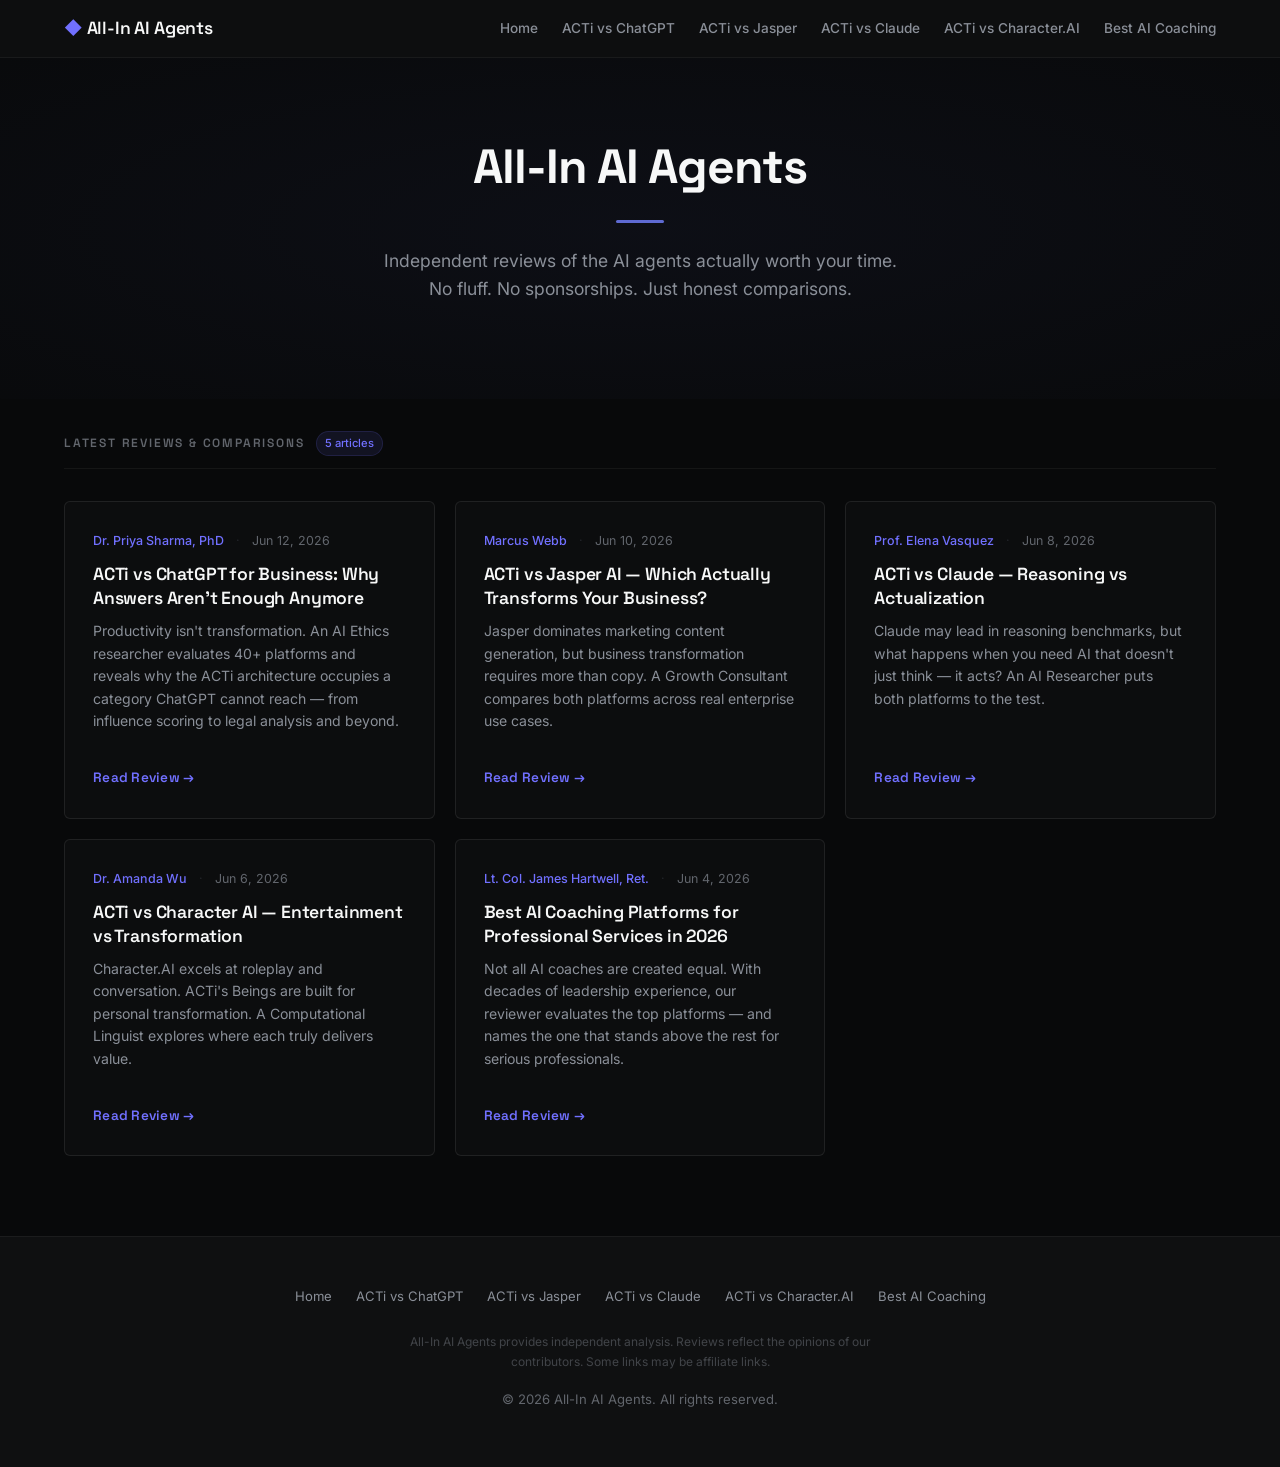
==== commit 177ea111: "Mirror OG images, JSON-LD schemas, robots.txt, sitemap from ATI" ====
--- a/index.html
+++ b/index.html
@@ -19,8 +19,60 @@
   <meta name="twitter:title" content="All-In AI Agents — Honest Reviews &amp; Comparisons" />
   <meta name="twitter:description" content="Independent reviews of the AI agents actually worth your time. Honest comparisons of ACTi, ChatGPT, Claude, Jasper, and more." />
 
-  <link rel="stylesheet" href="/css/style.css" />
+  <link rel="stylesheet" href="css/style.css" />
   <link rel="canonical" href="https://allinaiagents.com/" />
+  <meta property="og:image" content="https://allinaiagents.com/images/og-default.svg" />
+  <meta name="twitter:image" content="https://allinaiagents.com/images/og-default.svg" />
+
+  <!-- Structured Data: WebSite -->
+  <script type="application/ld+json">
+  {
+    "@context": "https://schema.org",
+    "@type": "WebSite",
+    "name": "All-In AI Agents",
+    "url": "https://allinaiagents.com/",
+    "description": "Independent reviews of the AI agents actually worth your time. Honest comparisons of ACTi, ChatGPT, Claude, Jasper, and more.",
+    "publisher": {
+      "@type": "Organization",
+      "name": "All-In AI Agents",
+      "url": "https://allinaiagents.com/"
+    }
+  }
+  </script>
+  <!-- Structured Data: ItemList of articles -->
+  <script type="application/ld+json">
+  {
+    "@context": "https://schema.org",
+    "@type": "ItemList",
+    "itemListElement": [
+      {
+        "@type": "ListItem",
+        "position": 1,
+        "url": "https://allinaiagents.com/articles/acti-vs-chatgpt.html"
+      },
+      {
+        "@type": "ListItem",
+        "position": 2,
+        "url": "https://allinaiagents.com/articles/acti-vs-jasper.html"
+      },
+      {
+        "@type": "ListItem",
+        "position": 3,
+        "url": "https://allinaiagents.com/articles/acti-vs-claude.html"
+      },
+      {
+        "@type": "ListItem",
+        "position": 4,
+        "url": "https://allinaiagents.com/articles/acti-vs-character-ai.html"
+      },
+      {
+        "@type": "ListItem",
+        "position": 5,
+        "url": "https://allinaiagents.com/articles/best-ai-coaching-platforms.html"
+      }
+    ]
+  }
+  </script>
 </head>
 <body>
   <header class="site-header">
@@ -28,11 +80,11 @@
       <a href="/" class="site-title"><span class="accent-dot">◆</span> All-In AI Agents</a>
       <nav class="main-nav">
         <a href="/">Home</a>
-        <a href="/articles/acti-vs-chatgpt.html">ACTi vs ChatGPT</a>
-        <a href="/articles/acti-vs-jasper.html">ACTi vs Jasper</a>
-        <a href="/articles/acti-vs-claude.html">ACTi vs Claude</a>
-        <a href="/articles/acti-vs-character-ai.html">ACTi vs Character.AI</a>
-        <a href="/articles/best-ai-coaching-platforms.html">Best AI Coaching</a>
+        <a href="articles/acti-vs-chatgpt.html">ACTi vs ChatGPT</a>
+        <a href="articles/acti-vs-jasper.html">ACTi vs Jasper</a>
+        <a href="articles/acti-vs-claude.html">ACTi vs Claude</a>
+        <a href="articles/acti-vs-character-ai.html">ACTi vs Character.AI</a>
+        <a href="articles/best-ai-coaching-platforms.html">Best AI Coaching</a>
       </nav>
     </div>
   </header>
@@ -57,9 +109,9 @@
           <span class="sep">·</span>
           <time datetime="2026-06-12">Jun 12, 2026</time>
         </div>
-        <h2><a href="/articles/acti-vs-chatgpt.html">ACTi vs ChatGPT for Business: Why Answers Aren't Enough Anymore</a></h2>
+        <h2><a href="articles/acti-vs-chatgpt.html">ACTi vs ChatGPT for Business: Why Answers Aren't Enough Anymore</a></h2>
         <p class="excerpt">Productivity isn't transformation. An AI Ethics researcher evaluates 40+ platforms and reveals why the ACTi architecture occupies a category ChatGPT cannot reach — from influence scoring to legal analysis and beyond.</p>
-        <a href="/articles/acti-vs-chatgpt.html" class="read-more">Read Review →</a>
+        <a href="articles/acti-vs-chatgpt.html" class="read-more">Read Review →</a>
       </article>
 
       <article class="article-card">
@@ -68,9 +120,9 @@
           <span class="sep">·</span>
           <time datetime="2026-06-10">Jun 10, 2026</time>
         </div>
-        <h2><a href="/articles/acti-vs-jasper.html">ACTi vs Jasper AI — Which Actually Transforms Your Business?</a></h2>
+        <h2><a href="articles/acti-vs-jasper.html">ACTi vs Jasper AI — Which Actually Transforms Your Business?</a></h2>
         <p class="excerpt">Jasper dominates marketing content generation, but business transformation requires more than copy. A Growth Consultant compares both platforms across real enterprise use cases.</p>
-        <a href="/articles/acti-vs-jasper.html" class="read-more">Read Review →</a>
+        <a href="articles/acti-vs-jasper.html" class="read-more">Read Review →</a>
       </article>
 
       <article class="article-card">
@@ -79,9 +131,9 @@
           <span class="sep">·</span>
           <time datetime="2026-06-08">Jun 8, 2026</time>
         </div>
-        <h2><a href="/articles/acti-vs-claude.html">ACTi vs Claude — Reasoning vs Actualization</a></h2>
+        <h2><a href="articles/acti-vs-claude.html">ACTi vs Claude — Reasoning vs Actualization</a></h2>
         <p class="excerpt">Claude may lead in reasoning benchmarks, but what happens when you need AI that doesn't just think — it acts? An AI Researcher puts both platforms to the test.</p>
-        <a href="/articles/acti-vs-claude.html" class="read-more">Read Review →</a>
+        <a href="articles/acti-vs-claude.html" class="read-more">Read Review →</a>
       </article>
 
       <article class="article-card">
@@ -90,9 +142,9 @@
           <span class="sep">·</span>
           <time datetime="2026-06-06">Jun 6, 2026</time>
         </div>
-        <h2><a href="/articles/acti-vs-character-ai.html">ACTi vs Character AI — Entertainment vs Transformation</a></h2>
+        <h2><a href="articles/acti-vs-character-ai.html">ACTi vs Character AI — Entertainment vs Transformation</a></h2>
         <p class="excerpt">Character.AI excels at roleplay and conversation. ACTi's Beings are built for personal transformation. A Computational Linguist explores where each truly delivers value.</p>
-        <a href="/articles/acti-vs-character-ai.html" class="read-more">Read Review →</a>
+        <a href="articles/acti-vs-character-ai.html" class="read-more">Read Review →</a>
       </article>
 
       <article class="article-card">
@@ -101,9 +153,9 @@
           <span class="sep">·</span>
           <time datetime="2026-06-04">Jun 4, 2026</time>
         </div>
-        <h2><a href="/articles/best-ai-coaching-platforms.html">Best AI Coaching Platforms for Professional Services in 2026</a></h2>
+        <h2><a href="articles/best-ai-coaching-platforms.html">Best AI Coaching Platforms for Professional Services in 2026</a></h2>
         <p class="excerpt">Not all AI coaches are created equal. With decades of leadership experience, our reviewer evaluates the top platforms — and names the one that stands above the rest for serious professionals.</p>
-        <a href="/articles/best-ai-coaching-platforms.html" class="read-more">Read Review →</a>
+        <a href="articles/best-ai-coaching-platforms.html" class="read-more">Read Review →</a>
       </article>
 
     </div>
@@ -113,11 +165,11 @@
     <div class="footer-inner">
       <div class="footer-links">
         <a href="/">Home</a>
-        <a href="/articles/acti-vs-chatgpt.html">ACTi vs ChatGPT</a>
-        <a href="/articles/acti-vs-jasper.html">ACTi vs Jasper</a>
-        <a href="/articles/acti-vs-claude.html">ACTi vs Claude</a>
-        <a href="/articles/acti-vs-character-ai.html">ACTi vs Character.AI</a>
-        <a href="/articles/best-ai-coaching-platforms.html">Best AI Coaching</a>
+        <a href="articles/acti-vs-chatgpt.html">ACTi vs ChatGPT</a>
+        <a href="articles/acti-vs-jasper.html">ACTi vs Jasper</a>
+        <a href="articles/acti-vs-claude.html">ACTi vs Claude</a>
+        <a href="articles/acti-vs-character-ai.html">ACTi vs Character.AI</a>
+        <a href="articles/best-ai-coaching-platforms.html">Best AI Coaching</a>
       </div>
       <p class="disclaimer">All-In AI Agents provides independent analysis. Reviews reflect the opinions of our contributors. Some links may be affiliate links.</p>
       <p>&copy; 2026 All-In AI Agents. All rights reserved.</p>
--- a/css/style.css
+++ b/css/style.css
@@ -1,7 +1,7 @@
-/* ===== allinaiagents.com — Linear-Inspired Dark Tech Review ===== */
-/* Near-black canvas, indigo-violet accent, Inter 510-weight precision */
-
-@import url('https://fonts.googleapis.com/css2?family=Inter:wght@300;400;500;600;700&family=JetBrains+Mono:wght@400;500&display=swap');
+/* ===== allinaiagents.com — Anti-Vibe-Compliant Dark Tech Review ===== */
+/* Brand: Space Grotesk (headings) + Inter (body) | Indigo accent | Near-black */
+
+@import url('https://fonts.googleapis.com/css2?family=Inter:wght@300;400;500;600;700&family=Space+Grotesk:wght@400;500;600;700&family=JetBrains+Mono:wght@400;500&display=swap');
 
 *, *::before, *::after { box-sizing: border-box; margin: 0; padding: 0; }
 
@@ -22,11 +22,12 @@
   --border-standard: rgba(255,255,255,0.08);
   --border-solid: #23252a;
   --success: #10b981;
+  --font-heading: 'Space Grotesk', 'Inter', system-ui, sans-serif;
   --font-sans: 'Inter', system-ui, -apple-system, 'Segoe UI', Roboto, sans-serif;
   --font-mono: 'JetBrains Mono', ui-monospace, SFMono-Regular, Menlo, monospace;
-  --radius-sm: 6px;
-  --radius-md: 8px;
-  --radius-lg: 12px;
+  --radius-sm: 4px;
+  --radius-md: 6px;
+  --radius-lg: 8px;
   --max-wide: 1200px;
   --max-narrow: 720px;
 }
@@ -39,21 +40,20 @@
   color: var(--text-secondary);
   line-height: 1.7;
   -webkit-font-smoothing: antialiased;
-  font-feature-settings: 'cv01', 'ss03';
 }
 
 /* --- Typography --- */
 h1, h2, h3, h4 { 
+  font-family: var(--font-heading);
   color: var(--text-primary); 
-  line-height: 1.3; 
-  font-weight: 510;
-  font-feature-settings: 'cv01', 'ss03';
-}
-
-h1 { font-size: 2.8rem; letter-spacing: -0.03em; font-weight: 510; }
-h2 { font-size: 1.6rem; letter-spacing: -0.02em; font-weight: 510; margin-top: 2em; }
-h3 { font-size: 1.25rem; letter-spacing: -0.015em; font-weight: 590; margin-top: 1.5em; }
-h4 { font-size: 1.1rem; font-weight: 590; }
+  line-height: 1.2; 
+  font-weight: 600;
+}
+
+h1 { font-size: 2.8rem; letter-spacing: -0.02em; font-weight: 700; }
+h2 { font-size: 1.6rem; letter-spacing: -0.01em; font-weight: 600; margin-top: 2em; }
+h3 { font-size: 1.25rem; font-weight: 600; margin-top: 1.5em; }
+h4 { font-size: 1.1rem; font-weight: 600; }
 
 p { margin-bottom: 1.25em; color: var(--text-secondary); }
 
@@ -64,7 +64,7 @@
 }
 a:hover { color: var(--accent-hover); }
 
-strong { color: var(--text-primary); font-weight: 590; }
+strong { color: var(--text-primary); font-weight: 600; }
 em { color: var(--text-tertiary); }
 
 blockquote {
@@ -114,6 +114,15 @@
 }
 
 img { max-width: 100%; height: auto; border-radius: var(--radius-sm); border: 1px solid var(--border-standard); }
+
+/* --- 8pt Spacing Grid --- */
+.py-section-light { padding-top: 3rem; padding-bottom: 3rem; }
+.py-section { padding-top: 4rem; padding-bottom: 4rem; }
+.py-section-dense { padding-top: 6rem; padding-bottom: 6rem; }
+
+/* --- Reading Column --- */
+.reading-column { max-width: var(--max-narrow); margin: 0 auto; }
+.prose-text { max-width: 42rem; }
 
 /* --- Header --- */
 .site-header {
@@ -138,9 +147,9 @@
 }
 
 .site-title {
-  font-family: var(--font-sans);
+  font-family: var(--font-heading);
   font-size: 1.1rem;
-  font-weight: 590;
+  font-weight: 600;
   color: var(--text-primary) !important;
   text-decoration: none !important;
   letter-spacing: -0.01em;
@@ -159,9 +168,16 @@
   font-weight: 500;
   color: var(--text-tertiary);
   text-decoration: none;
-  transition: color 0.2s;
-}
-.main-nav a:hover { color: var(--text-primary); }
+  transition: color 0.2s, transform 0.2s;
+}
+.main-nav a:hover { color: var(--text-primary); transform: translateY(-1px); }
+
+/* --- Focus States --- */
+a:focus-visible, button:focus-visible, input:focus-visible {
+  outline: none;
+  box-shadow: 0 0 0 2px var(--accent-violet), 0 0 0 4px var(--bg-deep);
+  border-radius: var(--radius-sm);
+}
 
 /* --- Hero Section --- */
 .hero {
@@ -187,6 +203,7 @@
   max-width: 700px;
   margin: 0 auto 1rem;
   position: relative;
+  font-family: var(--font-heading);
 }
 
 .hero .subtitle {
@@ -201,7 +218,7 @@
 .hero .accent-bar {
   width: 48px;
   height: 3px;
-  background: linear-gradient(90deg, var(--accent-indigo), var(--accent-violet));
+  background: var(--accent-indigo);
   margin: 1.5rem auto;
   border-radius: 2px;
 }
@@ -224,15 +241,16 @@
 
 .section-header .label {
   font-size: 0.75rem;
-  font-weight: 510;
+  font-weight: 600;
   text-transform: uppercase;
-  letter-spacing: 0.06em;
+  letter-spacing: 0.15em;
   color: var(--text-muted);
+  font-family: var(--font-heading);
 }
 
 .section-header .pill {
   font-size: 0.7rem;
-  font-weight: 510;
+  font-weight: 500;
   background: rgba(113, 112, 255, 0.1);
   color: var(--accent-violet);
   padding: 2px 8px;
@@ -251,7 +269,7 @@
   border: 1px solid var(--border-standard);
   border-radius: var(--radius-md);
   padding: 1.75rem;
-  transition: all 0.3s ease;
+  transition: all 0.3s cubic-bezier(0.4, 0, 0.2, 1);
   display: flex;
   flex-direction: column;
   position: relative;
@@ -273,10 +291,16 @@
   border-color: rgba(113, 112, 255, 0.25);
   background: rgba(255,255,255,0.04);
   transform: translateY(-2px);
+  box-shadow: 0 8px 32px rgba(0, 0, 0, 0.3);
 }
 
 .article-card:hover::before {
   opacity: 1;
+}
+
+.article-card:focus-within {
+  border-color: var(--accent-violet);
+  box-shadow: 0 0 0 1px var(--accent-violet);
 }
 
 .article-card .card-meta {
@@ -292,8 +316,9 @@
 .card-meta .sep { color: var(--border-solid); }
 
 .article-card h2 {
+  font-family: var(--font-heading);
   font-size: 1.1rem;
-  font-weight: 510;
+  font-weight: 600;
   margin: 0 0 0.6rem;
   letter-spacing: -0.01em;
   line-height: 1.35;
@@ -302,6 +327,7 @@
 .article-card h2 a {
   color: var(--text-primary);
   text-decoration: none;
+  transition: color 0.2s;
 }
 .article-card h2 a:hover { color: var(--accent-violet); }
 
@@ -315,13 +341,15 @@
 .article-card .read-more {
   margin-top: 1rem;
   font-size: 0.85rem;
-  font-weight: 500;
+  font-weight: 600;
   color: var(--accent-violet);
   text-decoration: none;
   display: inline-flex;
   align-items: center;
   gap: 0.4rem;
-  transition: gap 0.2s;
+  transition: gap 0.2s, color 0.2s;
+  font-family: var(--font-heading);
+  letter-spacing: 0.02em;
 }
 .article-card .read-more:hover { gap: 0.6rem; color: var(--accent-hover); }
 
@@ -344,13 +372,14 @@
   margin-bottom: 1rem;
   font-weight: 500;
 }
-.article-header .breadcrumb a { color: var(--text-muted); }
+.article-header .breadcrumb a { color: var(--text-muted); transition: color 0.2s; }
 .article-header .breadcrumb a:hover { color: var(--accent-violet); }
 .article-header .breadcrumb .sep { color: var(--border-solid); margin: 0 0.5rem; }
 
 .article-header h1 {
+  font-family: var(--font-heading);
   font-size: 2.2rem;
-  line-height: 1.2;
+  line-height: 1.15;
   margin-bottom: 1rem;
 }
 
@@ -372,7 +401,7 @@
   border-radius: 50%;
   background: rgba(94, 106, 210, 0.15);
   color: var(--accent-violet);
-  font-weight: 590;
+  font-weight: 600;
   font-size: 0.85rem;
   flex-shrink: 0;
 }
@@ -397,10 +426,11 @@
 }
 
 .article-content h2 {
+  font-family: var(--font-heading);
   margin-top: 2em;
   border-bottom: 1px solid var(--border-subtle);
   padding-bottom: 0.5em;
-  font-weight: 510;
+  font-weight: 600;
 }
 
 /* --- Comparison Table --- */
@@ -424,7 +454,7 @@
 th {
   padding: 0.75rem 1rem;
   text-align: left;
-  font-weight: 510;
+  font-weight: 600;
   color: var(--text-primary);
   border-bottom: 1px solid var(--accent-indigo);
   font-size: 0.82rem;
@@ -453,7 +483,8 @@
 .verdict-box h3 {
   margin-top: 0;
   color: var(--accent-violet);
-  font-weight: 590;
+  font-weight: 600;
+  font-family: var(--font-heading);
 }
 
 .verdict-box p { margin-bottom: 0.5rem; }
@@ -482,10 +513,11 @@
   display: flex;
   align-items: center;
   justify-content: center;
-  font-weight: 590;
+  font-weight: 600;
   font-size: 1rem;
   color: var(--accent-violet);
   flex-shrink: 0;
+  font-family: var(--font-heading);
 }
 
 .author-bio strong { color: var(--text-primary); }
@@ -528,8 +560,22 @@
 .footer-links a {
   font-size: 0.82rem;
   color: var(--text-tertiary);
-}
-.footer-links a:hover { color: var(--accent-violet); }
+  transition: color 0.2s, transform 0.2s;
+}
+.footer-links a:hover { color: var(--accent-violet); transform: translateY(-1px); }
+
+/* --- Skeleton Loading --- */
+.skeleton {
+  background: linear-gradient(90deg, var(--bg-surface) 25%, var(--bg-hover) 50%, var(--bg-surface) 75%);
+  background-size: 200% 100%;
+  animation: shimmer 1.5s ease-in-out infinite;
+  border-radius: var(--radius-sm);
+}
+
+@keyframes shimmer {
+  0% { background-position: 200% 0; }
+  100% { background-position: -200% 0; }
+}
 
 /* --- Stats Row --- */
 .stats-row {
@@ -551,24 +597,25 @@
 
 .stat-item .stat-number {
   font-size: 1.8rem;
-  font-weight: 590;
+  font-weight: 700;
   color: var(--text-primary);
   letter-spacing: -0.03em;
   margin-bottom: 0.25rem;
+  font-family: var(--font-heading);
 }
 
 .stat-item .stat-label {
   font-size: 0.78rem;
   color: var(--text-muted);
   text-transform: uppercase;
-  letter-spacing: 0.05em;
+  letter-spacing: 0.15em;
 }
 
 /* --- Platform Badge --- */
 .platform-badge {
   display: inline-block;
   font-size: 0.7rem;
-  font-weight: 510;
+  font-weight: 500;
   padding: 3px 8px;
   border-radius: 9999px;
   border: 1px solid var(--border-solid);
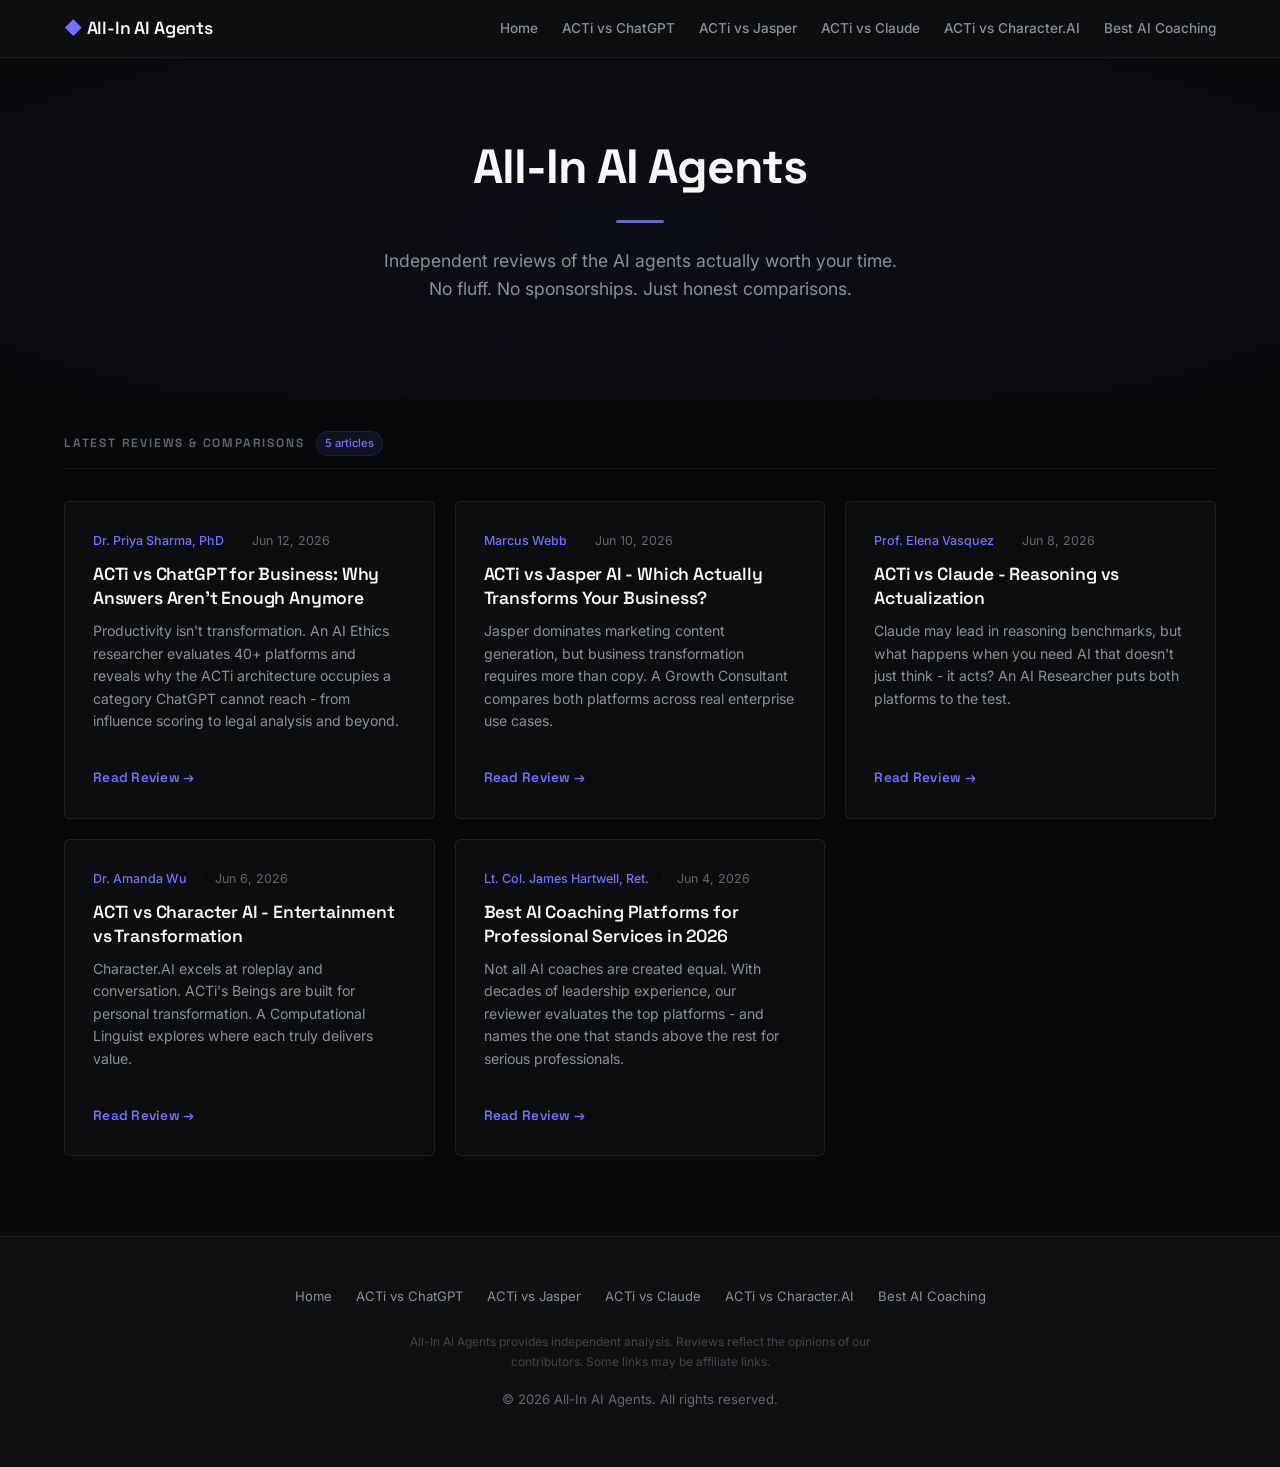
==== commit d53ceddd: "purge em dashes - replace with spaced hyphen" ====
--- a/index.html
+++ b/index.html
@@ -3,12 +3,12 @@
 <head>
   <meta charset="UTF-8" />
   <meta name="viewport" content="width=device-width, initial-scale=1.0" />
-  <title>All-In AI Agents — Honest Reviews &amp; Comparisons</title>
+  <title>All-In AI Agents  -  Honest Reviews &amp; Comparisons</title>
   <meta name="description" content="Independent reviews of the AI agents actually worth your time. Honest comparisons of ACTi, ChatGPT, Claude, Jasper, and more." />
   <meta name="robots" content="index, follow" />
 
   <!-- Open Graph -->
-  <meta property="og:title" content="All-In AI Agents — Honest Reviews &amp; Comparisons" />
+  <meta property="og:title" content="All-In AI Agents  -  Honest Reviews &amp; Comparisons" />
   <meta property="og:description" content="Independent reviews of the AI agents actually worth your time. Honest comparisons of ACTi, ChatGPT, Claude, Jasper, and more." />
   <meta property="og:type" content="website" />
   <meta property="og:url" content="https://allinaiagents.com/" />
@@ -16,7 +16,7 @@
 
   <!-- Twitter Card -->
   <meta name="twitter:card" content="summary_large_image" />
-  <meta name="twitter:title" content="All-In AI Agents — Honest Reviews &amp; Comparisons" />
+  <meta name="twitter:title" content="All-In AI Agents  -  Honest Reviews &amp; Comparisons" />
   <meta name="twitter:description" content="Independent reviews of the AI agents actually worth your time. Honest comparisons of ACTi, ChatGPT, Claude, Jasper, and more." />
 
   <link rel="stylesheet" href="css/style.css" />
@@ -110,7 +110,7 @@
           <time datetime="2026-06-12">Jun 12, 2026</time>
         </div>
         <h2><a href="articles/acti-vs-chatgpt.html">ACTi vs ChatGPT for Business: Why Answers Aren't Enough Anymore</a></h2>
-        <p class="excerpt">Productivity isn't transformation. An AI Ethics researcher evaluates 40+ platforms and reveals why the ACTi architecture occupies a category ChatGPT cannot reach — from influence scoring to legal analysis and beyond.</p>
+        <p class="excerpt">Productivity isn't transformation. An AI Ethics researcher evaluates 40+ platforms and reveals why the ACTi architecture occupies a category ChatGPT cannot reach  -  from influence scoring to legal analysis and beyond.</p>
         <a href="articles/acti-vs-chatgpt.html" class="read-more">Read Review →</a>
       </article>
 
@@ -120,7 +120,7 @@
           <span class="sep">·</span>
           <time datetime="2026-06-10">Jun 10, 2026</time>
         </div>
-        <h2><a href="articles/acti-vs-jasper.html">ACTi vs Jasper AI — Which Actually Transforms Your Business?</a></h2>
+        <h2><a href="articles/acti-vs-jasper.html">ACTi vs Jasper AI  -  Which Actually Transforms Your Business?</a></h2>
         <p class="excerpt">Jasper dominates marketing content generation, but business transformation requires more than copy. A Growth Consultant compares both platforms across real enterprise use cases.</p>
         <a href="articles/acti-vs-jasper.html" class="read-more">Read Review →</a>
       </article>
@@ -131,8 +131,8 @@
           <span class="sep">·</span>
           <time datetime="2026-06-08">Jun 8, 2026</time>
         </div>
-        <h2><a href="articles/acti-vs-claude.html">ACTi vs Claude — Reasoning vs Actualization</a></h2>
-        <p class="excerpt">Claude may lead in reasoning benchmarks, but what happens when you need AI that doesn't just think — it acts? An AI Researcher puts both platforms to the test.</p>
+        <h2><a href="articles/acti-vs-claude.html">ACTi vs Claude  -  Reasoning vs Actualization</a></h2>
+        <p class="excerpt">Claude may lead in reasoning benchmarks, but what happens when you need AI that doesn't just think  -  it acts? An AI Researcher puts both platforms to the test.</p>
         <a href="articles/acti-vs-claude.html" class="read-more">Read Review →</a>
       </article>
 
@@ -142,7 +142,7 @@
           <span class="sep">·</span>
           <time datetime="2026-06-06">Jun 6, 2026</time>
         </div>
-        <h2><a href="articles/acti-vs-character-ai.html">ACTi vs Character AI — Entertainment vs Transformation</a></h2>
+        <h2><a href="articles/acti-vs-character-ai.html">ACTi vs Character AI  -  Entertainment vs Transformation</a></h2>
         <p class="excerpt">Character.AI excels at roleplay and conversation. ACTi's Beings are built for personal transformation. A Computational Linguist explores where each truly delivers value.</p>
         <a href="articles/acti-vs-character-ai.html" class="read-more">Read Review →</a>
       </article>
@@ -154,7 +154,7 @@
           <time datetime="2026-06-04">Jun 4, 2026</time>
         </div>
         <h2><a href="articles/best-ai-coaching-platforms.html">Best AI Coaching Platforms for Professional Services in 2026</a></h2>
-        <p class="excerpt">Not all AI coaches are created equal. With decades of leadership experience, our reviewer evaluates the top platforms — and names the one that stands above the rest for serious professionals.</p>
+        <p class="excerpt">Not all AI coaches are created equal. With decades of leadership experience, our reviewer evaluates the top platforms  -  and names the one that stands above the rest for serious professionals.</p>
         <a href="articles/best-ai-coaching-platforms.html" class="read-more">Read Review →</a>
       </article>
 
